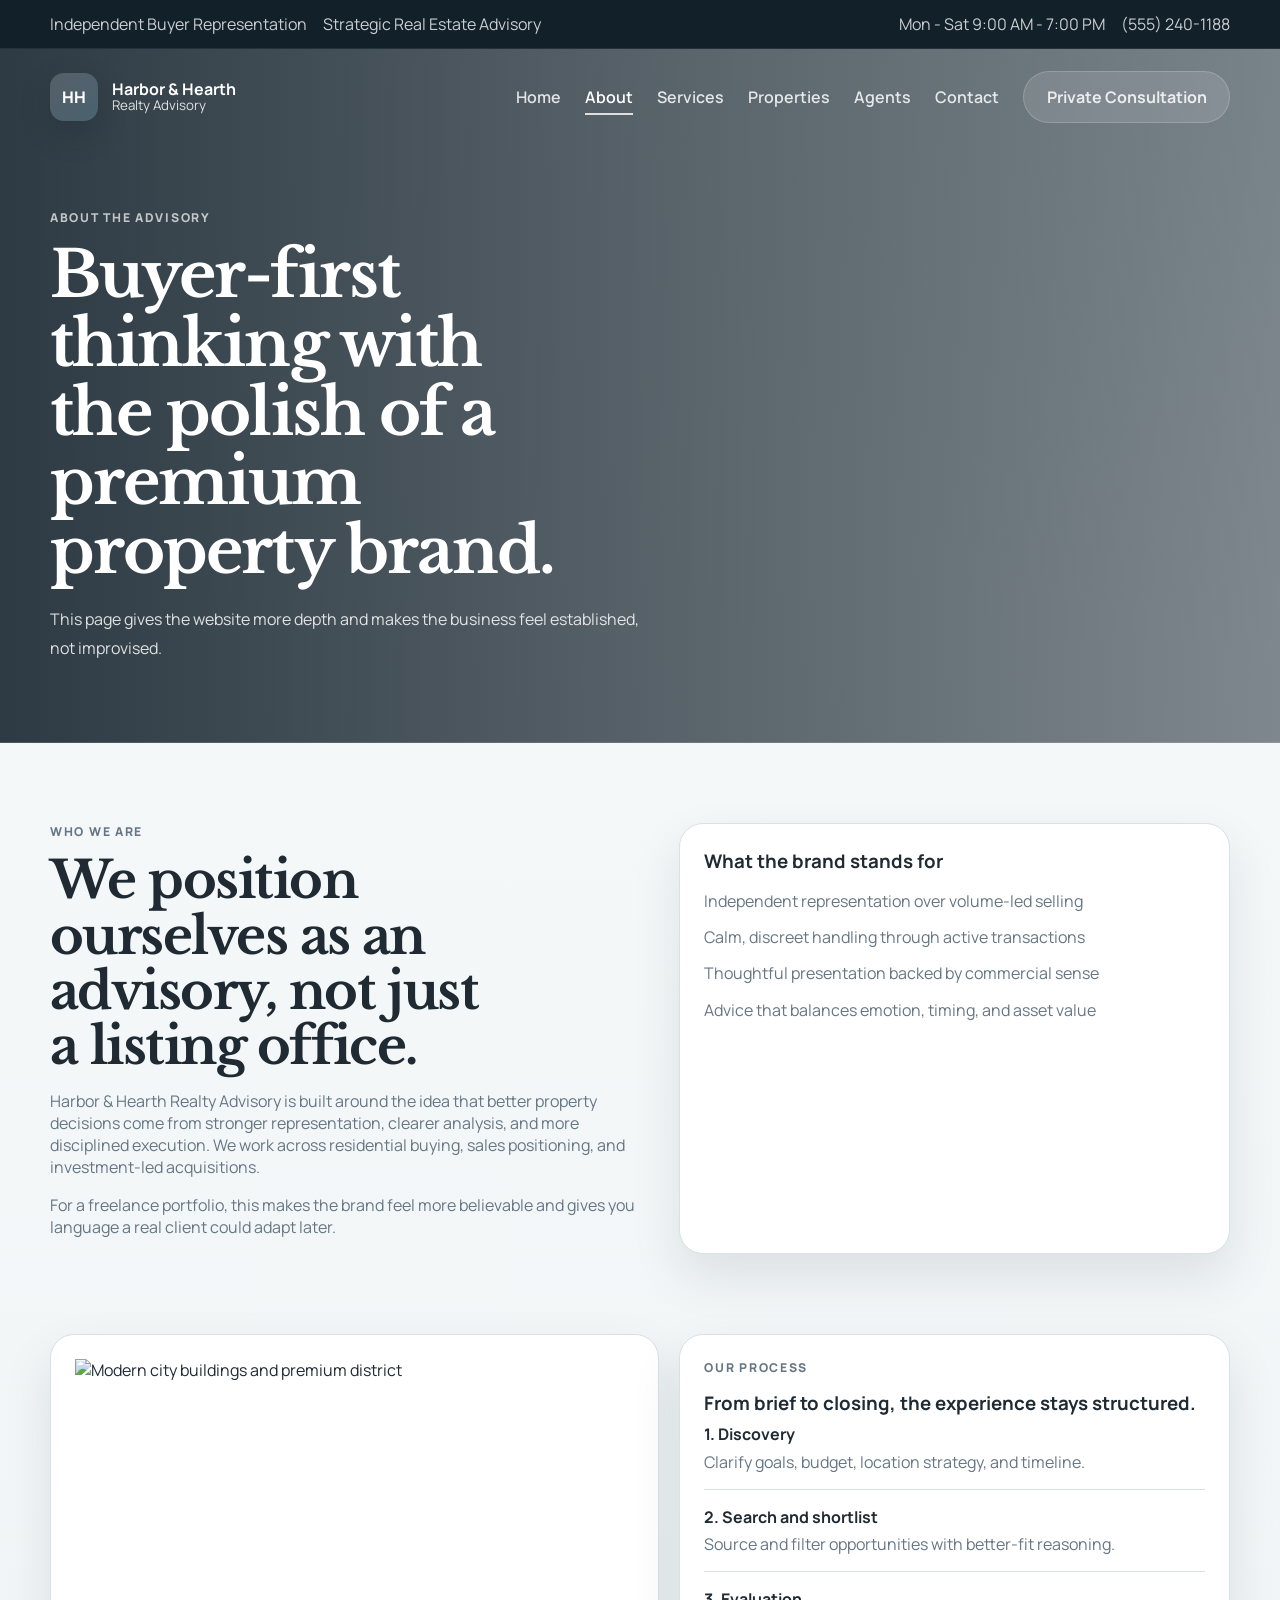
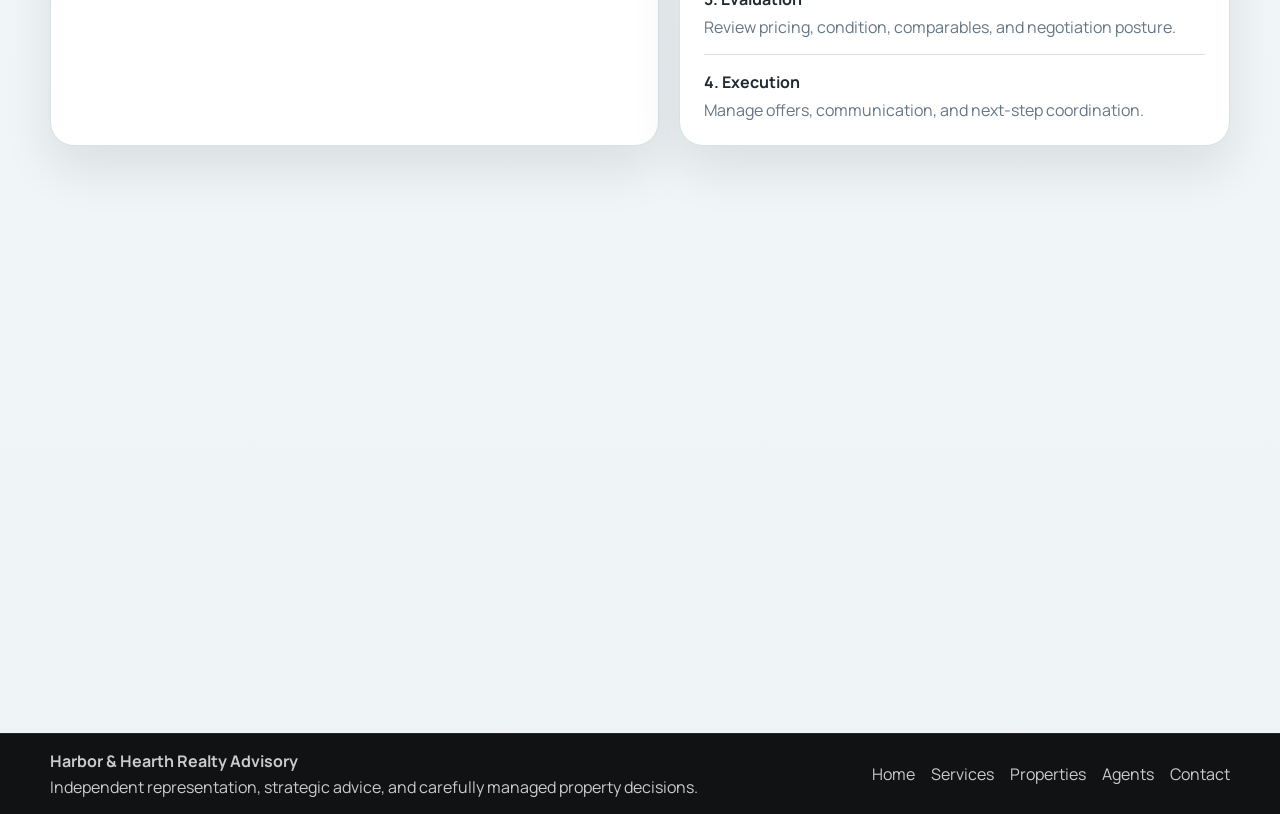
==== about.html @ f1cc51b2 "Initial commit - real estate website" ====
<!DOCTYPE html>
<html lang="en">
<head>
  <meta charset="UTF-8"><meta name="viewport" content="width=device-width, initial-scale=1.0">
  <title>About | Harbor & Hearth Realty Advisory</title>
  <meta name="description" content="Learn about Harbor & Hearth Realty Advisory, our approach, and why clients choose independent representation.">
  <link rel="preconnect" href="https://fonts.googleapis.com"><link rel="preconnect" href="https://fonts.gstatic.com" crossorigin>
  <link href="https://fonts.googleapis.com/css2?family=Libre+Baskerville:wght@400;700&family=Manrope:wght@400;500;600;700;800&display=swap" rel="stylesheet"><link rel="stylesheet" href="styles.css">
</head>
<body>
  <div class="site-wrap">
    <header class="utility-bar"><div class="container utility-inner"><div class="utility-left"><span>Independent Buyer Representation</span><span>Strategic Real Estate Advisory</span></div><div class="utility-right"><span>Mon - Sat 9:00 AM - 7:00 PM</span><span>(555) 240-1188</span></div></div></header>
    <header class="inner-hero inner-hero-about"><nav class="nav container"><a class="brand" href="index.html"><span class="brand-badge">HH</span><span class="brand-copy"><strong>Harbor & Hearth</strong><small>Realty Advisory</small></span></a><button class="nav-toggle" type="button" aria-expanded="false" aria-label="Toggle navigation"><span></span><span></span><span></span></button><div class="nav-links"><a href="index.html">Home</a><a href="about.html" aria-current="page">About</a><a href="services.html">Services</a><a href="properties.html">Properties</a><a href="agents.html">Agents</a><a href="contact.html">Contact</a><a class="button button-light" href="contact.html">Private Consultation</a></div></nav><div class="container inner-hero-content"><p class="section-tag section-tag-light">About The Advisory</p><h1>Buyer-first thinking with the polish of a premium property brand.</h1><p class="lead lead-light">This page gives the website more depth and makes the business feel established, not improvised.</p></div></header>
    <main>
      <section class="section container two-column-page"><div><p class="section-tag">Who we are</p><h2>We position ourselves as an advisory, not just a listing office.</h2><p class="page-copy">Harbor & Hearth Realty Advisory is built around the idea that better property decisions come from stronger representation, clearer analysis, and more disciplined execution. We work across residential buying, sales positioning, and investment-led acquisitions.</p><p class="page-copy">For a freelance portfolio, this makes the brand feel more believable and gives you language a real client could adapt later.</p></div><div class="panel-card"><h3>What the brand stands for</h3><ul class="stack-list"><li>Independent representation over volume-led selling</li><li>Calm, discreet handling through active transactions</li><li>Thoughtful presentation backed by commercial sense</li><li>Advice that balances emotion, timing, and asset value</li></ul></div></section>
      <section class="section container section-split-alt"><div class="panel-card image-panel"><img src="https://images.unsplash.com/photo-1486406146926-c627a92ad1ab?auto=format&fit=crop&w=1200&q=80" alt="Modern city buildings and premium district"></div><div class="panel-card soft-panel"><p class="section-tag">Our process</p><h3>From brief to closing, the experience stays structured.</h3><div class="timeline-list"><div><strong>1. Discovery</strong><span>Clarify goals, budget, location strategy, and timeline.</span></div><div><strong>2. Search and shortlist</strong><span>Source and filter opportunities with better-fit reasoning.</span></div><div><strong>3. Evaluation</strong><span>Review pricing, condition, comparables, and negotiation posture.</span></div><div><strong>4. Execution</strong><span>Manage offers, communication, and next-step coordination.</span></div></div></div></section>
      <section class="section container team-grid"><div class="section-head compact-head"><div><p class="section-tag">Leadership Style</p><h2>A small-team advisory feel with executive-level presentation.</h2></div></div><div class="team-cards"><article class="team-card"><h3>Acquisition Advisory</h3><p>Helping buyers stay disciplined, informed, and commercially confident.</p></article><article class="team-card"><h3>Sales Positioning</h3><p>Helping sellers present assets well and move with stronger pricing clarity.</p></article><article class="team-card"><h3>Investor Support</h3><p>Helping clients compare income potential, exit value, and neighborhood momentum.</p></article></div></section>
    </main>
    <footer class="site-footer"><div class="container footer-inner"><div><strong>Harbor & Hearth Realty Advisory</strong><p>Independent representation, strategic advice, and carefully managed property decisions.</p></div><div class="footer-meta"><a href="index.html">Home</a><a href="services.html">Services</a><a href="properties.html">Properties</a><a href="agents.html">Agents</a><a href="contact.html">Contact</a></div></div></footer>
  </div><script src="script.js"></script>
</body>
</html>
---- styles.css ----
:root {
  --bg: #f4f7f8;
  --surface: #ffffff;
  --surface-soft: #e9f0f2;
  --surface-tint: #edf3f5;
  --surface-green: #e7eff0;
  --text: #1f2a33;
  --muted: #667684;
  --line: #d7e1e7;
  --accent: #9db7c5;
  --accent-strong: #35627d;
  --navy: #12202a;
  --navy-soft: #182834;
  --shadow: 0 22px 50px rgba(20, 33, 43, 0.1);
  --radius-xl: 32px;
  --radius-lg: 24px;
  --radius-md: 18px;
  --container: 1180px;
  --ease-smooth: cubic-bezier(0.22, 1, 0.36, 1);
}

* {
  box-sizing: border-box;
}

html {
  scroll-behavior: smooth;
}

body {
  margin: 0;
  font-family: "Manrope", sans-serif;
  color: var(--text);
  background:
    radial-gradient(circle at top right, rgba(157, 183, 197, 0.18), transparent 24%),
    linear-gradient(180deg, #f7fafb 0%, #eef3f5 100%);
  overflow-x: hidden;
}

img {
  display: block;
  width: 100%;
  object-fit: cover;
}

a {
  color: inherit;
  text-decoration: none;
  transition: color 0.3s var(--ease-smooth), opacity 0.3s var(--ease-smooth);
}

button,
input,
select,
textarea {
  font: inherit;
}

.container {
  width: min(calc(100% - 2rem), var(--container));
  margin: 0 auto;
}

.utility-bar {
  background: var(--navy);
  color: rgba(255, 255, 255, 0.78);
  border-bottom: 1px solid rgba(255, 255, 255, 0.08);
}

.utility-inner,
.utility-left,
.utility-right,
.footer-inner,
.footer-meta,
.contact-details {
  display: flex;
  align-items: center;
  gap: 1rem;
}

.utility-inner,
.footer-inner {
  justify-content: space-between;
  min-height: 3rem;
}

.utility-left,
.utility-right,
.footer-meta,
.contact-details {
  flex-wrap: wrap;
}

.hero-shell,
.inner-hero {
  position: relative;
  color: #ffffff;
  background-position: center;
  background-size: cover;
  overflow: hidden;
}

.hero-home {
  min-height: 92vh;
  background-image:
    linear-gradient(90deg, rgba(18, 32, 42, 0.9), rgba(18, 32, 42, 0.54)),
    url("https://images.unsplash.com/photo-1600585154340-be6161a56a0c?auto=format&fit=crop&w=1800&q=80");
}

.inner-hero {
  background-image:
    linear-gradient(90deg, rgba(18, 32, 42, 0.88), rgba(18, 32, 42, 0.52)),
    url("https://images.unsplash.com/photo-1460317442991-0ec209397118?auto=format&fit=crop&w=1800&q=80");
}

.inner-hero-about {
  background-image:
    linear-gradient(90deg, rgba(18, 32, 42, 0.88), rgba(18, 32, 42, 0.52)),
    url("https://images.unsplash.com/photo-1486406146926-c627a92ad1ab?auto=format&fit=crop&w=1800&q=80");
}

.inner-hero-services {
  background-image:
    linear-gradient(90deg, rgba(18, 32, 42, 0.88), rgba(18, 32, 42, 0.52)),
    url("https://images.unsplash.com/photo-1462396240927-52058a6a84ec?auto=format&fit=crop&w=1800&q=80");
}

.inner-hero-properties {
  background-image:
    linear-gradient(90deg, rgba(18, 32, 42, 0.88), rgba(18, 32, 42, 0.52)),
    url("https://images.unsplash.com/photo-1460317442991-0ec209397118?auto=format&fit=crop&w=1800&q=80");
}

.inner-hero-contact {
  background-image:
    linear-gradient(90deg, rgba(18, 32, 42, 0.88), rgba(18, 32, 42, 0.52)),
    url("https://images.unsplash.com/photo-1431576901776-e539bd916ba2?auto=format&fit=crop&w=1800&q=80");
}

.hero-overlay {
  position: absolute;
  inset: 0;
  background: linear-gradient(180deg, rgba(0, 0, 0, 0.05), rgba(0, 0, 0, 0.28));
  pointer-events: none;
  animation: pulse-overlay 10s ease-in-out infinite alternate;
}

.nav,
.hero,
.contact-layout,
.inner-hero-content {
  position: relative;
  z-index: 1;
}

.nav {
  display: flex;
  align-items: center;
  justify-content: space-between;
  gap: 1rem;
  padding: 1.35rem 0;
  animation: fade-up 0.9s var(--ease-smooth) both;
}

.brand {
  display: inline-flex;
  align-items: center;
  gap: 0.85rem;
}

.brand-badge {
  display: grid;
  place-items: center;
  width: 3rem;
  height: 3rem;
  border-radius: 14px;
  background: linear-gradient(135deg, rgba(255, 255, 255, 0.18), rgba(109, 153, 178, 0.38));
  color: #ffffff;
  font-weight: 800;
  box-shadow: 0 12px 30px rgba(18, 32, 42, 0.22);
}

.brand-copy {
  display: flex;
  flex-direction: column;
  line-height: 1.1;
}

.brand-copy strong {
  font-size: 1rem;
}

.brand-copy small,
.nav-links a,
.section-tag-light,
.lead-light,
.hero-feature-card p,
.hero-feature-card span,
.hero-feature-card h2,
.contact-copy,
.contact-copy .lead,
.hero-feature-card strong {
  color: rgba(255, 255, 255, 0.84);
}

.section-tag,
.pill-list li,
.property-topline span,
.report-type,
.form-note,
.simple-link,
.feature-meta span,
.contact-form label,
.page-copy,
.stack-list li,
.timeline-list span,
.contact-details span,
.intro-copy p,
.intro-panel p,
.service-grid p,
.property-content p,
.insight-copy p,
.insight-points span,
.report-stack p,
.team-card p,
.detail-card p {
  color: var(--muted);
}

.nav-links {
  display: flex;
  align-items: center;
  gap: 1.5rem;
}

.nav-links a[aria-current="page"] {
  color: #ffffff;
}

.nav-links a:not(.button) {
  font-weight: 600;
  position: relative;
}

.nav-links a:not(.button)::after {
  content: "";
  position: absolute;
  left: 0;
  bottom: -0.45rem;
  width: 100%;
  height: 2px;
  transform: scaleX(0);
  transform-origin: left;
  background: rgba(255, 255, 255, 0.8);
  transition: transform 0.3s var(--ease-smooth);
}

.nav-links a:not(.button):hover::after,
.nav-links a[aria-current="page"]::after {
  transform: scaleX(1);
}

.nav-toggle {
  display: none;
  width: 3rem;
  height: 3rem;
  border: 1px solid rgba(255, 255, 255, 0.16);
  background: rgba(255, 255, 255, 0.08);
  border-radius: 14px;
  cursor: pointer;
}

.nav-toggle span {
  display: block;
  width: 1.1rem;
  height: 2px;
  margin: 0.24rem auto;
  background: #ffffff;
}

.button {
  display: inline-flex;
  align-items: center;
  justify-content: center;
  min-height: 3.15rem;
  padding: 0.9rem 1.4rem;
  border-radius: 999px;
  border: 1px solid transparent;
  font-weight: 700;
  transition:
    transform 0.3s var(--ease-smooth),
    background 0.3s var(--ease-smooth),
    border-color 0.3s var(--ease-smooth),
    box-shadow 0.3s var(--ease-smooth);
}

.button:hover {
  transform: translateY(-3px);
  box-shadow: 0 14px 28px rgba(20, 33, 43, 0.16);
}

.button-solid {
  background: var(--accent-strong);
  color: #ffffff;
}

.button-light,
.button-ghost {
  background: rgba(255, 255, 255, 0.12);
  color: #ffffff;
  border-color: rgba(255, 255, 255, 0.18);
}

.hero-main {
  display: grid;
  grid-template-columns: minmax(0, 1fr) minmax(340px, 420px);
  gap: 2rem;
  align-items: end;
  min-height: calc(92vh - 4.5rem);
  padding: 4rem 0 5rem;
}

.hero-copy,
.inner-hero-content {
  animation: fade-up 1s var(--ease-smooth) both;
}

.hero-feature-card {
  animation: fade-up 1.15s var(--ease-smooth) both;
}

.hero h1,
.inner-hero-content h1,
.section h2,
.contact-copy h2 {
  margin: 0;
  font-family: "Libre Baskerville", serif;
  letter-spacing: -0.03em;
  line-height: 1.08;
}

.hero h1,
.inner-hero-content h1 {
  max-width: 11ch;
  font-size: clamp(3rem, 5vw, 5.1rem);
}

.inner-hero-content {
  padding: 4rem 0 5rem;
}

.inner-hero-content .lead {
  max-width: 60ch;
}

.section-tag {
  margin: 0 0 0.85rem;
  text-transform: uppercase;
  letter-spacing: 0.14em;
  font-size: 0.76rem;
  font-weight: 800;
}

.section-tag-light {
  color: rgba(255, 255, 255, 0.7);
}

.lead {
  max-width: 60ch;
  margin: 1.25rem 0 0;
  line-height: 1.8;
}

.hero-actions {
  display: flex;
  flex-wrap: wrap;
  gap: 0.9rem;
  margin-top: 2rem;
}

.hero-feature-card,
.panel-card,
.detail-card,
.filters-panel,
.stats-strip article,
.intro-panel,
.service-grid article,
.property-card,
.report-stack article,
.contact-form-panel,
.team-card,
.filter-chip {
  background: var(--surface);
  border: 1px solid var(--line);
  box-shadow: var(--shadow);
  transition:
    transform 0.35s var(--ease-smooth),
    box-shadow 0.35s var(--ease-smooth),
    border-color 0.35s var(--ease-smooth);
}

.hero-feature-card {
  padding: 1.5rem;
  border-radius: var(--radius-lg);
  background: rgba(255, 255, 255, 0.08);
  border: 1px solid rgba(255, 255, 255, 0.14);
  backdrop-filter: blur(16px);
}

.panel-card:hover,
.detail-card:hover,
.service-grid article:hover,
.property-card:hover,
.report-stack article:hover,
.team-card:hover,
.filter-chip:hover,
.stats-strip article:hover,
.intro-panel:hover,
.contact-form-panel:hover {
  transform: translateY(-6px);
  box-shadow: 0 28px 60px rgba(20, 33, 43, 0.16);
  border-color: rgba(53, 98, 125, 0.22);
}

.hero-feature-card h2 {
  margin: 0.25rem 0 0.6rem;
  font-size: 1.8rem;
}

.feature-meta {
  display: grid;
  gap: 1rem;
  margin-top: 1.3rem;
}

.feature-meta div {
  padding-top: 1rem;
  border-top: 1px solid rgba(255, 255, 255, 0.14);
}

.feature-meta span,
.feature-meta strong {
  display: block;
}

.feature-meta strong {
  margin-top: 0.2rem;
  font-size: 1.02rem;
}

.stats-strip {
  display: grid;
  grid-template-columns: repeat(4, minmax(0, 1fr));
  gap: 1rem;
  margin-top: -3rem;
  position: relative;
  z-index: 2;
}

.stats-strip article {
  position: relative;
  overflow: hidden;
}

.stats-strip article::before {
  content: "";
  position: absolute;
  inset: 0;
  background: linear-gradient(135deg, rgba(157, 183, 197, 0.12), transparent 60%);
  pointer-events: none;
}

.stats-strip article {
  padding: 1.35rem;
  border-radius: var(--radius-md);
}

.stats-strip strong {
  display: block;
  margin-bottom: 0.35rem;
  font-size: 1.7rem;
}

.section {
  padding: 5rem 0 0;
}

.section-tinted {
  background: linear-gradient(180deg, transparent, rgba(237, 243, 245, 0.9));
  padding: 5rem 0;
  margin-top: 5rem;
}

.section-dark {
  margin-top: 5rem;
  padding: 5rem 0;
  background: linear-gradient(180deg, var(--navy-soft), var(--navy));
}

.section-head,
.compact-head {
  display: flex;
  justify-content: space-between;
  align-items: end;
  gap: 1rem;
  margin-bottom: 1.5rem;
}

.section h2,
.contact-copy h2,
.two-column-page h2 {
  max-width: 12ch;
  font-size: clamp(2rem, 4vw, 3.7rem);
}

.simple-link {
  font-weight: 700;
}

.intro-grid,
.insight-layout,
.contact-layout,
.two-column-page,
.section-split-alt,
.contact-page-grid {
  display: grid;
  grid-template-columns: 1.05fr 0.95fr;
  gap: 1.3rem;
}

.intro-panel,
.panel-card,
.soft-panel,
.detail-card,
.team-card,
.filter-chip {
  padding: 1.5rem;
  border-radius: var(--radius-lg);
}

.intro-panel {
  display: grid;
  gap: 1rem;
}

.intro-panel div,
.timeline-list div {
  padding-bottom: 1rem;
  border-bottom: 1px solid var(--line);
}

.intro-panel div:last-child,
.timeline-list div:last-child {
  padding-bottom: 0;
  border-bottom: 0;
}

.intro-panel strong,
.insight-points strong,
.timeline-list strong,
.contact-details strong {
  display: block;
  margin-bottom: 0.35rem;
}

.service-grid,
.property-grid,
.team-cards,
.detailed-service-grid,
.agent-preview-grid {
  display: grid;
  gap: 1.2rem;
}

.service-grid,
.team-cards {
  grid-template-columns: repeat(3, minmax(0, 1fr));
}

.agent-preview-grid {
  grid-template-columns: repeat(3, minmax(0, 1fr));
}

.service-grid article,
.team-card,
.detail-card {
  padding: 1.5rem;
  border-radius: var(--radius-lg);
}

.service-grid article,
.detail-card,
.team-card,
.property-card,
.report-stack article,
.panel-card,
.intro-panel,
.stats-strip article,
.filters-panel,
.contact-form-panel {
  position: relative;
}

.detailed-service-grid {
  grid-template-columns: repeat(3, minmax(0, 1fr));
}

.service-number,
.report-type {
  display: inline-block;
  margin-bottom: 1rem;
  font-size: 0.78rem;
  letter-spacing: 0.12em;
  text-transform: uppercase;
  font-weight: 800;
  color: var(--accent-strong);
}

.service-grid h3,
.property-content h3,
.report-stack h3,
.panel-card h3,
.team-card h3,
.detail-card h3 {
  margin: 0 0 0.45rem;
}

.property-grid {
  grid-template-columns: repeat(3, minmax(0, 1fr));
}

.expanded-grid {
  padding-top: 2rem;
}

.property-card {
  overflow: hidden;
  border-radius: var(--radius-lg);
}

.property-card img,
.image-panel img {
  height: 280px;
  transition: transform 0.7s var(--ease-smooth), filter 0.7s var(--ease-smooth);
}

.property-card-featured {
  transform: translateY(-0.85rem);
}

.property-card:hover img,
.image-panel:hover img {
  transform: scale(1.045);
  filter: saturate(1.05);
}

.property-content {
  padding: 1.3rem;
}

.property-actions {
  display: flex;
  align-items: center;
  justify-content: space-between;
  gap: 0.8rem;
  margin-top: 1rem;
}

.property-link {
  display: inline-flex;
  align-items: center;
  justify-content: center;
  min-height: 2.75rem;
  padding: 0.7rem 1rem;
  border-radius: 999px;
  background: var(--surface-tint);
  color: var(--accent-strong);
  font-weight: 700;
  transition: transform 0.3s var(--ease-smooth), background 0.3s var(--ease-smooth);
}

.property-link:hover {
  background: rgba(53, 98, 125, 0.12);
  transform: translateY(-2px);
}

.listing-badge {
  display: inline-flex;
  align-items: center;
  justify-content: center;
  min-height: 2rem;
  padding: 0.4rem 0.75rem;
  border-radius: 999px;
  background: rgba(53, 98, 125, 0.08);
  color: var(--accent-strong);
  font-size: 0.82rem;
  font-weight: 800;
  letter-spacing: 0.04em;
  text-transform: uppercase;
}

.property-topline {
  display: flex;
  align-items: center;
  justify-content: space-between;
  gap: 1rem;
  margin-bottom: 0.35rem;
}

.pill-list,
.stack-list {
  display: flex;
  flex-wrap: wrap;
  gap: 0.65rem;
  list-style: none;
  padding: 0;
  margin: 1rem 0 0;
}

.stack-list {
  flex-direction: column;
  gap: 0.9rem;
}

.pill-list li {
  padding: 0.45rem 0.8rem;
  border-radius: 999px;
  background: var(--surface-soft);
  font-size: 0.9rem;
}

.insight-points,
.report-stack,
.timeline-list {
  display: grid;
  gap: 1rem;
}

.insight-points div,
.report-stack article,
.contact-details div,
.filter-chip {
  padding: 1.2rem;
  border-radius: var(--radius-md);
  border: 1px solid var(--line);
  background: var(--surface);
}

.section-head .simple-link:hover {
  color: var(--accent-strong);
}

.contact-layout,
.contact-page-grid {
  align-items: start;
}

.contact-form {
  display: grid;
  grid-template-columns: repeat(2, minmax(0, 1fr));
  gap: 1rem;
}

.contact-form-panel {
  padding: 1.5rem;
  border-radius: var(--radius-lg);
  background: #ffffff;
}

.form-header {
  padding-bottom: 0.5rem;
  margin-bottom: 0.15rem;
  border-bottom: 1px solid var(--line);
}

.form-kicker {
  margin: 0 0 0.45rem;
  font-size: 0.78rem;
  font-weight: 800;
  letter-spacing: 0.12em;
  text-transform: uppercase;
  color: var(--accent-strong);
}

.form-header h3 {
  margin: 0;
  font-size: 1.55rem;
  line-height: 1.15;
  color: var(--text);
}

.form-header p:last-child {
  margin: 0.7rem 0 0;
  color: var(--muted);
  line-height: 1.7;
}

.field-label {
  display: inline-block;
  margin-bottom: 0.18rem;
  font-size: 0.95rem;
  font-weight: 700;
  color: var(--text);
}

.contact-form input,
.contact-form select,
.contact-form textarea {
  min-height: 3.2rem;
  padding: 0.9rem 1rem;
  border: 1px solid var(--line);
  border-radius: 14px;
  background: #fcfbf9;
  color: var(--text);
  transition:
    border-color 0.3s var(--ease-smooth),
    box-shadow 0.3s var(--ease-smooth),
    transform 0.3s var(--ease-smooth);
}

.contact-form textarea {
  resize: vertical;
  min-height: 9.25rem;
}

.contact-form input:focus,
.contact-form select:focus,
.contact-form textarea:focus {
  outline: none;
  border-color: rgba(53, 98, 125, 0.45);
  box-shadow: 0 0 0 4px rgba(53, 98, 125, 0.12);
  transform: translateY(-1px);
}

.full-width {
  grid-column: 1 / -1;
}

.form-footer {
  display: flex;
  align-items: center;
  justify-content: space-between;
  gap: 1rem;
}

.form-footer .button {
  min-width: 240px;
}

.form-assurance {
  margin: 0;
  max-width: 34ch;
  color: var(--muted);
  line-height: 1.6;
  font-size: 0.94rem;
}

.form-note.full-width {
  margin-top: -0.15rem;
}

.filters-panel {
  display: flex;
  gap: 0.8rem;
  flex-wrap: wrap;
  padding: 1rem;
  border-radius: var(--radius-lg);
}

.filter-chip {
  padding: 0.85rem 1rem;
  box-shadow: none;
}

.property-filters .filter-chip {
  cursor: pointer;
  transition: background 0.3s var(--ease-smooth), color 0.3s var(--ease-smooth), border-color 0.3s var(--ease-smooth);
}

.property-filters .filter-chip.is-active {
  background: var(--accent-strong);
  color: #ffffff;
  border-color: transparent;
}

.property-card.is-hidden {
  display: none;
}

.agent-card {
  overflow: hidden;
  border-radius: var(--radius-lg);
  background: var(--surface);
  border: 1px solid var(--line);
  box-shadow: var(--shadow);
  transition: transform 0.35s var(--ease-smooth), box-shadow 0.35s var(--ease-smooth), border-color 0.35s var(--ease-smooth);
}

.agent-card:hover {
  transform: translateY(-6px);
  box-shadow: 0 28px 60px rgba(20, 33, 43, 0.16);
  border-color: rgba(53, 98, 125, 0.22);
}

.agent-card img {
  height: 300px;
  transition: transform 0.7s var(--ease-smooth);
}

.agent-card:hover img {
  transform: scale(1.04);
}

.agent-card-content {
  padding: 1.35rem;
}

.agent-card-content h3 {
  margin: 0;
}

.agent-card-content p {
  margin: 0.3rem 0 0.5rem;
  color: var(--accent-strong);
  font-weight: 700;
}

.agent-card-content span {
  display: block;
  color: var(--muted);
  line-height: 1.7;
  margin-bottom: 1rem;
}

.property-detail-layout {
  display: grid;
  grid-template-columns: 1.15fr 0.85fr;
  gap: 1.3rem;
}

.property-detail-gallery > img {
  height: 440px;
  border-radius: var(--radius-lg);
  box-shadow: var(--shadow);
}

.detail-gallery-grid {
  display: grid;
  grid-template-columns: repeat(3, minmax(0, 1fr));
  gap: 1rem;
  margin-top: 1rem;
}

.detail-gallery-grid img {
  height: 180px;
  border-radius: var(--radius-md);
  box-shadow: var(--shadow);
}

.property-detail-card {
  padding: 1.6rem;
}

.property-detail-card h3 {
  margin: 0 0 1rem;
  font-size: 2rem;
}

.site-footer {
  margin-top: 5rem;
  background: #111214;
  color: rgba(255, 255, 255, 0.78);
  border-top: 1px solid rgba(255, 255, 255, 0.08);
}

.reveal {
  opacity: 0;
  transform: translateY(28px);
  transition:
    opacity 0.8s var(--ease-smooth),
    transform 0.8s var(--ease-smooth);
}

.reveal.is-visible {
  opacity: 1;
  transform: translateY(0);
}

@keyframes fade-up {
  from {
    opacity: 0;
    transform: translateY(28px);
  }

  to {
    opacity: 1;
    transform: translateY(0);
  }
}

@keyframes pulse-overlay {
  from {
    opacity: 0.72;
  }

  to {
    opacity: 1;
  }
}

@media (prefers-reduced-motion: reduce) {
  *,
  *::before,
  *::after {
    animation: none !important;
    transition: none !important;
    scroll-behavior: auto !important;
  }

  .reveal {
    opacity: 1;
    transform: none;
  }
}

.footer-inner {
  min-height: 5rem;
}

.footer-inner p {
  margin: 0.25rem 0 0;
}

@media (max-width: 1080px) {
  .hero-main,
  .intro-grid,
  .insight-layout,
  .contact-layout,
  .two-column-page,
  .section-split-alt,
  .contact-page-grid,
  .property-grid,
  .team-cards,
  .detailed-service-grid,
  .agent-preview-grid,
  .property-detail-layout {
    grid-template-columns: 1fr;
  }

  .service-grid,
  .stats-strip {
    grid-template-columns: repeat(2, minmax(0, 1fr));
  }

  .property-card-featured {
    transform: none;
  }
}

@media (max-width: 780px) {
  .utility-inner,
  .utility-left,
  .utility-right,
  .footer-inner,
  .section-head,
  .compact-head {
    flex-direction: column;
    align-items: start;
  }

  .nav {
    position: relative;
  }

  .nav-toggle {
    display: inline-block;
  }

  .nav-links {
    position: absolute;
    top: calc(100% + 0.75rem);
    left: 0;
    right: 0;
    display: none;
    flex-direction: column;
    align-items: stretch;
    padding: 1rem;
    background: rgba(18, 32, 42, 0.96);
    border: 1px solid rgba(255, 255, 255, 0.1);
    border-radius: 20px;
    box-shadow: var(--shadow);
    z-index: 10;
  }

  .nav-links.is-open {
    display: flex;
  }

  .hero-main,
  .inner-hero-content {
    min-height: auto;
    padding: 3rem 0 4rem;
  }

  .hero h1,
  .inner-hero-content h1,
  .section h2,
  .contact-copy h2,
  .two-column-page h2 {
    max-width: 100%;
  }

  .stats-strip,
  .service-grid,
  .contact-form {
    grid-template-columns: 1fr;
  }

  .detail-gallery-grid {
    grid-template-columns: 1fr;
  }

  .full-width {
    grid-column: auto;
  }

  .form-footer {
    flex-direction: column;
    align-items: stretch;
  }

  .form-footer .button {
    width: 100%;
    min-width: 0;
  }
}
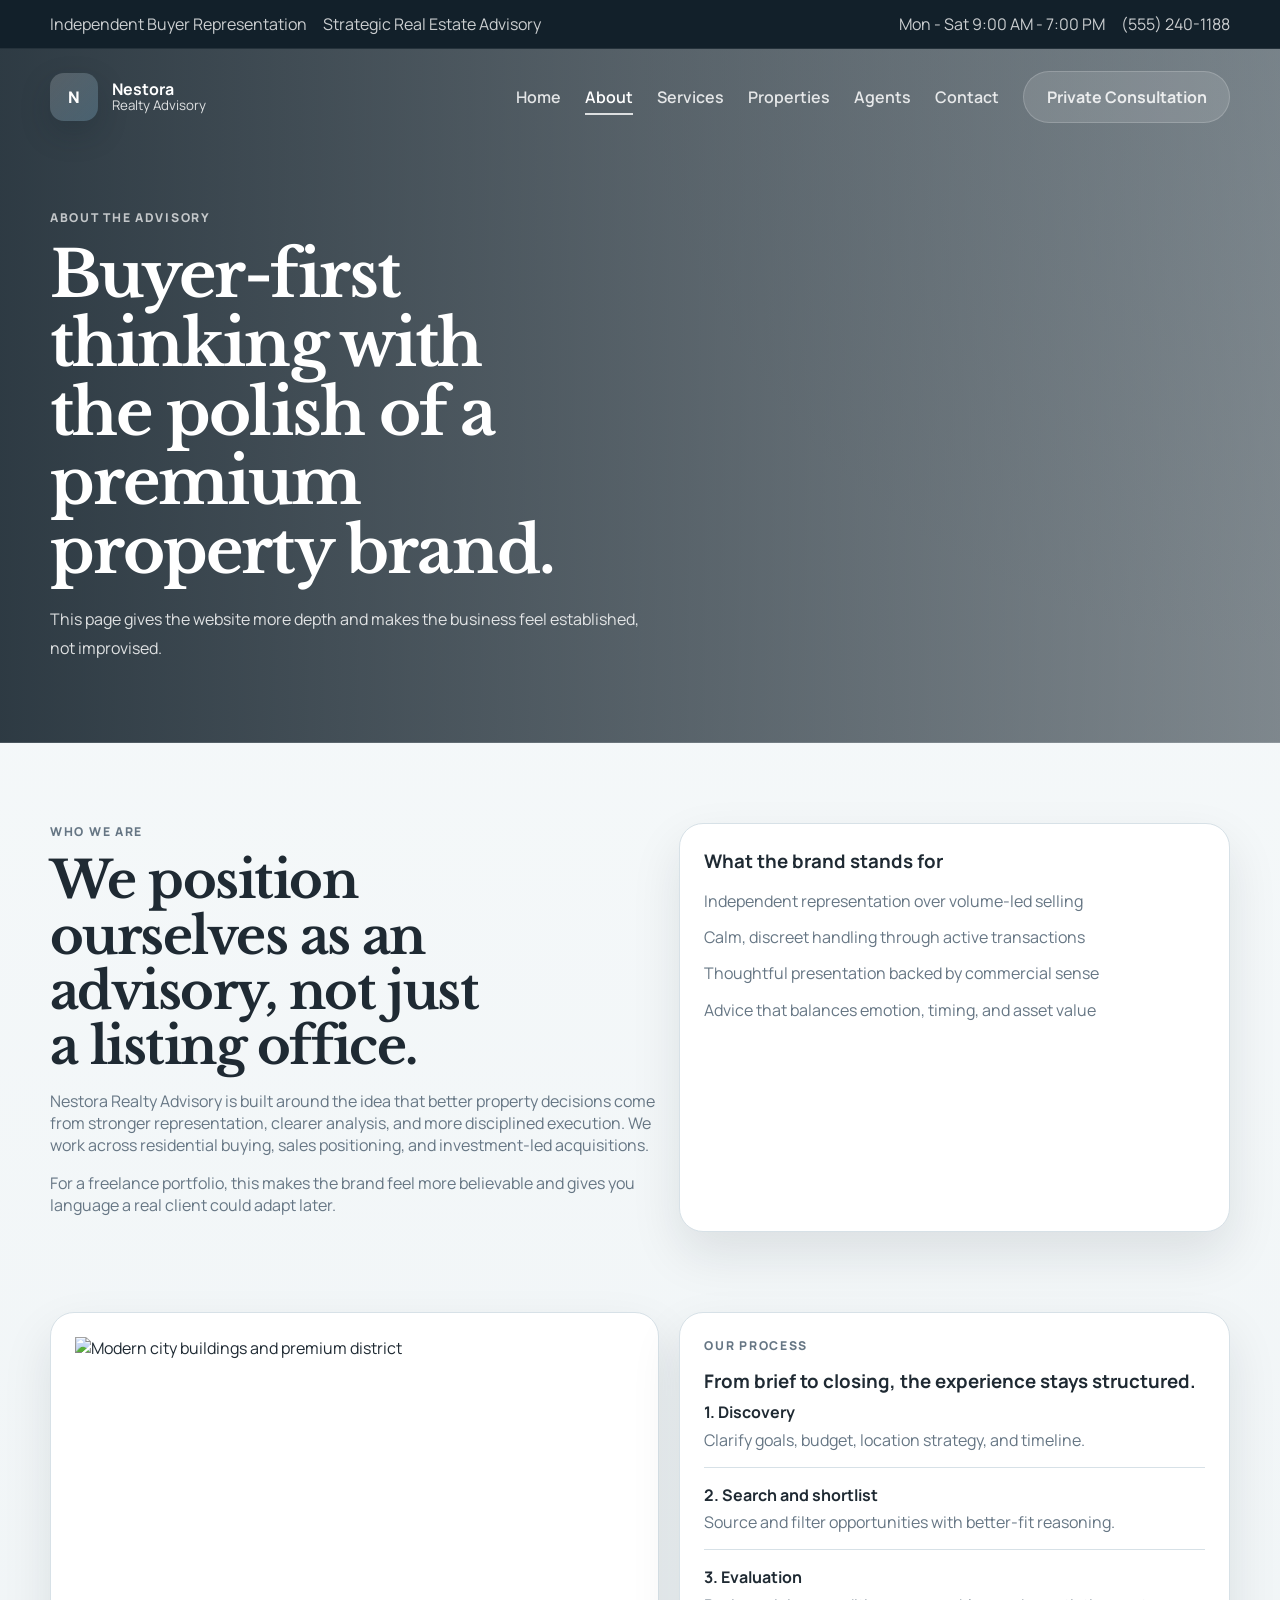
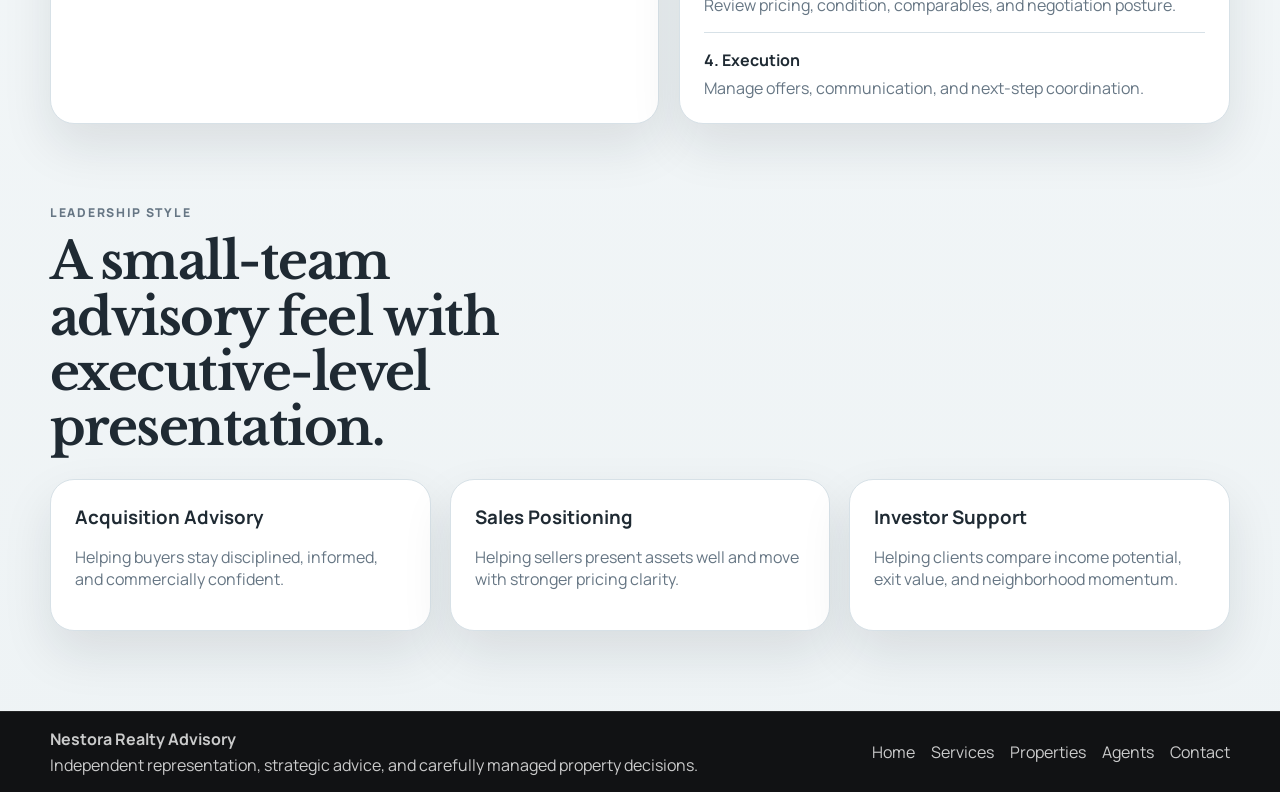
==== commit d55af2bf: "Add Supabase integration and admin dashboard" ====
--- a/about.html
+++ b/about.html
@@ -2,21 +2,21 @@
 <html lang="en">
 <head>
   <meta charset="UTF-8"><meta name="viewport" content="width=device-width, initial-scale=1.0">
-  <title>About | Harbor & Hearth Realty Advisory</title>
-  <meta name="description" content="Learn about Harbor & Hearth Realty Advisory, our approach, and why clients choose independent representation.">
+  <title>About | Nestora Realty Advisory</title>
+  <meta name="description" content="Learn about Nestora Realty Advisory, our approach, and why clients choose independent representation.">
   <link rel="preconnect" href="https://fonts.googleapis.com"><link rel="preconnect" href="https://fonts.gstatic.com" crossorigin>
   <link href="https://fonts.googleapis.com/css2?family=Libre+Baskerville:wght@400;700&family=Manrope:wght@400;500;600;700;800&display=swap" rel="stylesheet"><link rel="stylesheet" href="styles.css">
 </head>
 <body>
   <div class="site-wrap">
     <header class="utility-bar"><div class="container utility-inner"><div class="utility-left"><span>Independent Buyer Representation</span><span>Strategic Real Estate Advisory</span></div><div class="utility-right"><span>Mon - Sat 9:00 AM - 7:00 PM</span><span>(555) 240-1188</span></div></div></header>
-    <header class="inner-hero inner-hero-about"><nav class="nav container"><a class="brand" href="index.html"><span class="brand-badge">HH</span><span class="brand-copy"><strong>Harbor & Hearth</strong><small>Realty Advisory</small></span></a><button class="nav-toggle" type="button" aria-expanded="false" aria-label="Toggle navigation"><span></span><span></span><span></span></button><div class="nav-links"><a href="index.html">Home</a><a href="about.html" aria-current="page">About</a><a href="services.html">Services</a><a href="properties.html">Properties</a><a href="agents.html">Agents</a><a href="contact.html">Contact</a><a class="button button-light" href="contact.html">Private Consultation</a></div></nav><div class="container inner-hero-content"><p class="section-tag section-tag-light">About The Advisory</p><h1>Buyer-first thinking with the polish of a premium property brand.</h1><p class="lead lead-light">This page gives the website more depth and makes the business feel established, not improvised.</p></div></header>
+    <header class="inner-hero inner-hero-about"><nav class="nav container"><a class="brand" href="index.html"><span class="brand-badge">N</span><span class="brand-copy"><strong>Nestora</strong><small>Realty Advisory</small></span></a><button class="nav-toggle" type="button" aria-expanded="false" aria-label="Toggle navigation"><span></span><span></span><span></span></button><div class="nav-links"><a href="index.html">Home</a><a href="about.html" aria-current="page">About</a><a href="services.html">Services</a><a href="properties.html">Properties</a><a href="agents.html">Agents</a><a href="contact.html">Contact</a><a class="button button-light" href="contact.html">Private Consultation</a></div></nav><div class="container inner-hero-content"><p class="section-tag section-tag-light">About The Advisory</p><h1>Buyer-first thinking with the polish of a premium property brand.</h1><p class="lead lead-light">This page gives the website more depth and makes the business feel established, not improvised.</p></div></header>
     <main>
-      <section class="section container two-column-page"><div><p class="section-tag">Who we are</p><h2>We position ourselves as an advisory, not just a listing office.</h2><p class="page-copy">Harbor & Hearth Realty Advisory is built around the idea that better property decisions come from stronger representation, clearer analysis, and more disciplined execution. We work across residential buying, sales positioning, and investment-led acquisitions.</p><p class="page-copy">For a freelance portfolio, this makes the brand feel more believable and gives you language a real client could adapt later.</p></div><div class="panel-card"><h3>What the brand stands for</h3><ul class="stack-list"><li>Independent representation over volume-led selling</li><li>Calm, discreet handling through active transactions</li><li>Thoughtful presentation backed by commercial sense</li><li>Advice that balances emotion, timing, and asset value</li></ul></div></section>
+      <section class="section container two-column-page"><div><p class="section-tag">Who we are</p><h2>We position ourselves as an advisory, not just a listing office.</h2><p class="page-copy">Nestora Realty Advisory is built around the idea that better property decisions come from stronger representation, clearer analysis, and more disciplined execution. We work across residential buying, sales positioning, and investment-led acquisitions.</p><p class="page-copy">For a freelance portfolio, this makes the brand feel more believable and gives you language a real client could adapt later.</p></div><div class="panel-card"><h3>What the brand stands for</h3><ul class="stack-list"><li>Independent representation over volume-led selling</li><li>Calm, discreet handling through active transactions</li><li>Thoughtful presentation backed by commercial sense</li><li>Advice that balances emotion, timing, and asset value</li></ul></div></section>
       <section class="section container section-split-alt"><div class="panel-card image-panel"><img src="https://images.unsplash.com/photo-1486406146926-c627a92ad1ab?auto=format&fit=crop&w=1200&q=80" alt="Modern city buildings and premium district"></div><div class="panel-card soft-panel"><p class="section-tag">Our process</p><h3>From brief to closing, the experience stays structured.</h3><div class="timeline-list"><div><strong>1. Discovery</strong><span>Clarify goals, budget, location strategy, and timeline.</span></div><div><strong>2. Search and shortlist</strong><span>Source and filter opportunities with better-fit reasoning.</span></div><div><strong>3. Evaluation</strong><span>Review pricing, condition, comparables, and negotiation posture.</span></div><div><strong>4. Execution</strong><span>Manage offers, communication, and next-step coordination.</span></div></div></div></section>
       <section class="section container team-grid"><div class="section-head compact-head"><div><p class="section-tag">Leadership Style</p><h2>A small-team advisory feel with executive-level presentation.</h2></div></div><div class="team-cards"><article class="team-card"><h3>Acquisition Advisory</h3><p>Helping buyers stay disciplined, informed, and commercially confident.</p></article><article class="team-card"><h3>Sales Positioning</h3><p>Helping sellers present assets well and move with stronger pricing clarity.</p></article><article class="team-card"><h3>Investor Support</h3><p>Helping clients compare income potential, exit value, and neighborhood momentum.</p></article></div></section>
     </main>
-    <footer class="site-footer"><div class="container footer-inner"><div><strong>Harbor & Hearth Realty Advisory</strong><p>Independent representation, strategic advice, and carefully managed property decisions.</p></div><div class="footer-meta"><a href="index.html">Home</a><a href="services.html">Services</a><a href="properties.html">Properties</a><a href="agents.html">Agents</a><a href="contact.html">Contact</a></div></div></footer>
-  </div><script src="script.js"></script>
+    <footer class="site-footer"><div class="container footer-inner"><div><strong>Nestora Realty Advisory</strong><p>Independent representation, strategic advice, and carefully managed property decisions.</p></div><div class="footer-meta"><a href="index.html">Home</a><a href="services.html">Services</a><a href="properties.html">Properties</a><a href="agents.html">Agents</a><a href="contact.html">Contact</a></div></div></footer>
+  </div><script src="https://cdn.jsdelivr.net/npm/@supabase/supabase-js@2"></script><script src="supabase-config.js"></script><script src="script.js"></script>
 </body>
 </html>
--- a/styles.css
+++ b/styles.css
@@ -973,6 +973,176 @@
   border-top: 1px solid rgba(255, 255, 255, 0.08);
 }
 
+.admin-body {
+  min-height: 100vh;
+  background: linear-gradient(135deg, #eff5f7 0%, #f9fbfc 55%, #e8f1f5 100%);
+}
+
+.admin-shell {
+  padding: 3rem 0 5rem;
+}
+
+.admin-brand {
+  color: var(--text);
+  margin-bottom: 2.5rem;
+}
+
+.admin-brand .brand-badge {
+  background: linear-gradient(135deg, var(--navy), var(--accent-strong));
+}
+
+.admin-brand .brand-copy small {
+  color: var(--muted);
+}
+
+.admin-login {
+  width: min(100%, 520px);
+  padding: 2rem;
+  border: 1px solid var(--line);
+  border-radius: var(--radius-lg);
+  background: var(--surface);
+  box-shadow: var(--shadow);
+}
+
+.admin-login h1,
+.admin-heading h1 {
+  margin: 0;
+  font-family: "Libre Baskerville", serif;
+}
+
+.admin-login > p:not(.section-tag) {
+  color: var(--muted);
+  line-height: 1.7;
+}
+
+.admin-form {
+  display: grid;
+  grid-template-columns: repeat(2, minmax(0, 1fr));
+  gap: 1rem;
+}
+
+.admin-login .admin-form {
+  grid-template-columns: 1fr;
+  margin-top: 1.5rem;
+}
+
+.admin-form label {
+  display: flex;
+  flex-direction: column;
+  gap: 0.45rem;
+  color: var(--text);
+  font-size: 0.9rem;
+  font-weight: 700;
+}
+
+.admin-form input,
+.admin-form select,
+.admin-form textarea {
+  width: 100%;
+  min-height: 3rem;
+  padding: 0.85rem 0.95rem;
+  border: 1px solid var(--line);
+  border-radius: 12px;
+  background: #fbfcfd;
+}
+
+.admin-form textarea {
+  min-height: 8rem;
+  resize: vertical;
+}
+
+.admin-full {
+  grid-column: 1 / -1;
+}
+
+.check-row {
+  flex-direction: row !important;
+  align-items: center;
+  grid-column: 1 / -1;
+}
+
+.check-row input {
+  width: auto;
+  min-height: 0;
+}
+
+.admin-heading {
+  display: flex;
+  align-items: flex-end;
+  justify-content: space-between;
+  gap: 1rem;
+  margin-bottom: 1.5rem;
+}
+
+.button-outline-dark {
+  border-color: var(--line);
+  color: var(--text);
+  background: var(--surface);
+}
+
+.admin-grid {
+  display: grid;
+  grid-template-columns: 1.1fr 0.9fr;
+  gap: 1.25rem;
+}
+
+.admin-grid .panel-card,
+.admin-properties {
+  padding: 1.5rem;
+}
+
+.admin-data h2,
+.admin-properties h2,
+.admin-form h2 {
+  margin-top: 0;
+}
+
+.admin-properties {
+  margin-top: 1.25rem;
+}
+
+.admin-list {
+  display: grid;
+  gap: 0.75rem;
+}
+
+.admin-item {
+  display: grid;
+  gap: 0.3rem;
+  padding: 1rem;
+  border: 1px solid var(--line);
+  border-radius: 14px;
+  background: #fbfcfd;
+}
+
+.admin-item p,
+.admin-item small {
+  margin: 0;
+  color: var(--muted);
+  line-height: 1.5;
+}
+
+.admin-item-actions {
+  display: flex;
+  gap: 0.6rem;
+  margin-top: 0.4rem;
+}
+
+.admin-item-actions button {
+  border: 0;
+  border-radius: 8px;
+  padding: 0.45rem 0.7rem;
+  cursor: pointer;
+  font-weight: 700;
+  color: var(--accent-strong);
+  background: var(--surface-soft);
+}
+
+.admin-item-actions .danger-action {
+  color: #a54545;
+  background: #fdeeee;
+}
+
 .reveal {
   opacity: 0;
   transform: translateY(28px);
@@ -1055,6 +1225,10 @@
   .property-card-featured {
     transform: none;
   }
+
+  .admin-grid {
+    grid-template-columns: 1fr;
+  }
 }
 
 @media (max-width: 780px) {
@@ -1116,6 +1290,15 @@
     grid-template-columns: 1fr;
   }
 
+  .admin-form {
+    grid-template-columns: 1fr;
+  }
+
+  .admin-full,
+  .check-row {
+    grid-column: auto;
+  }
+
   .detail-gallery-grid {
     grid-template-columns: 1fr;
   }
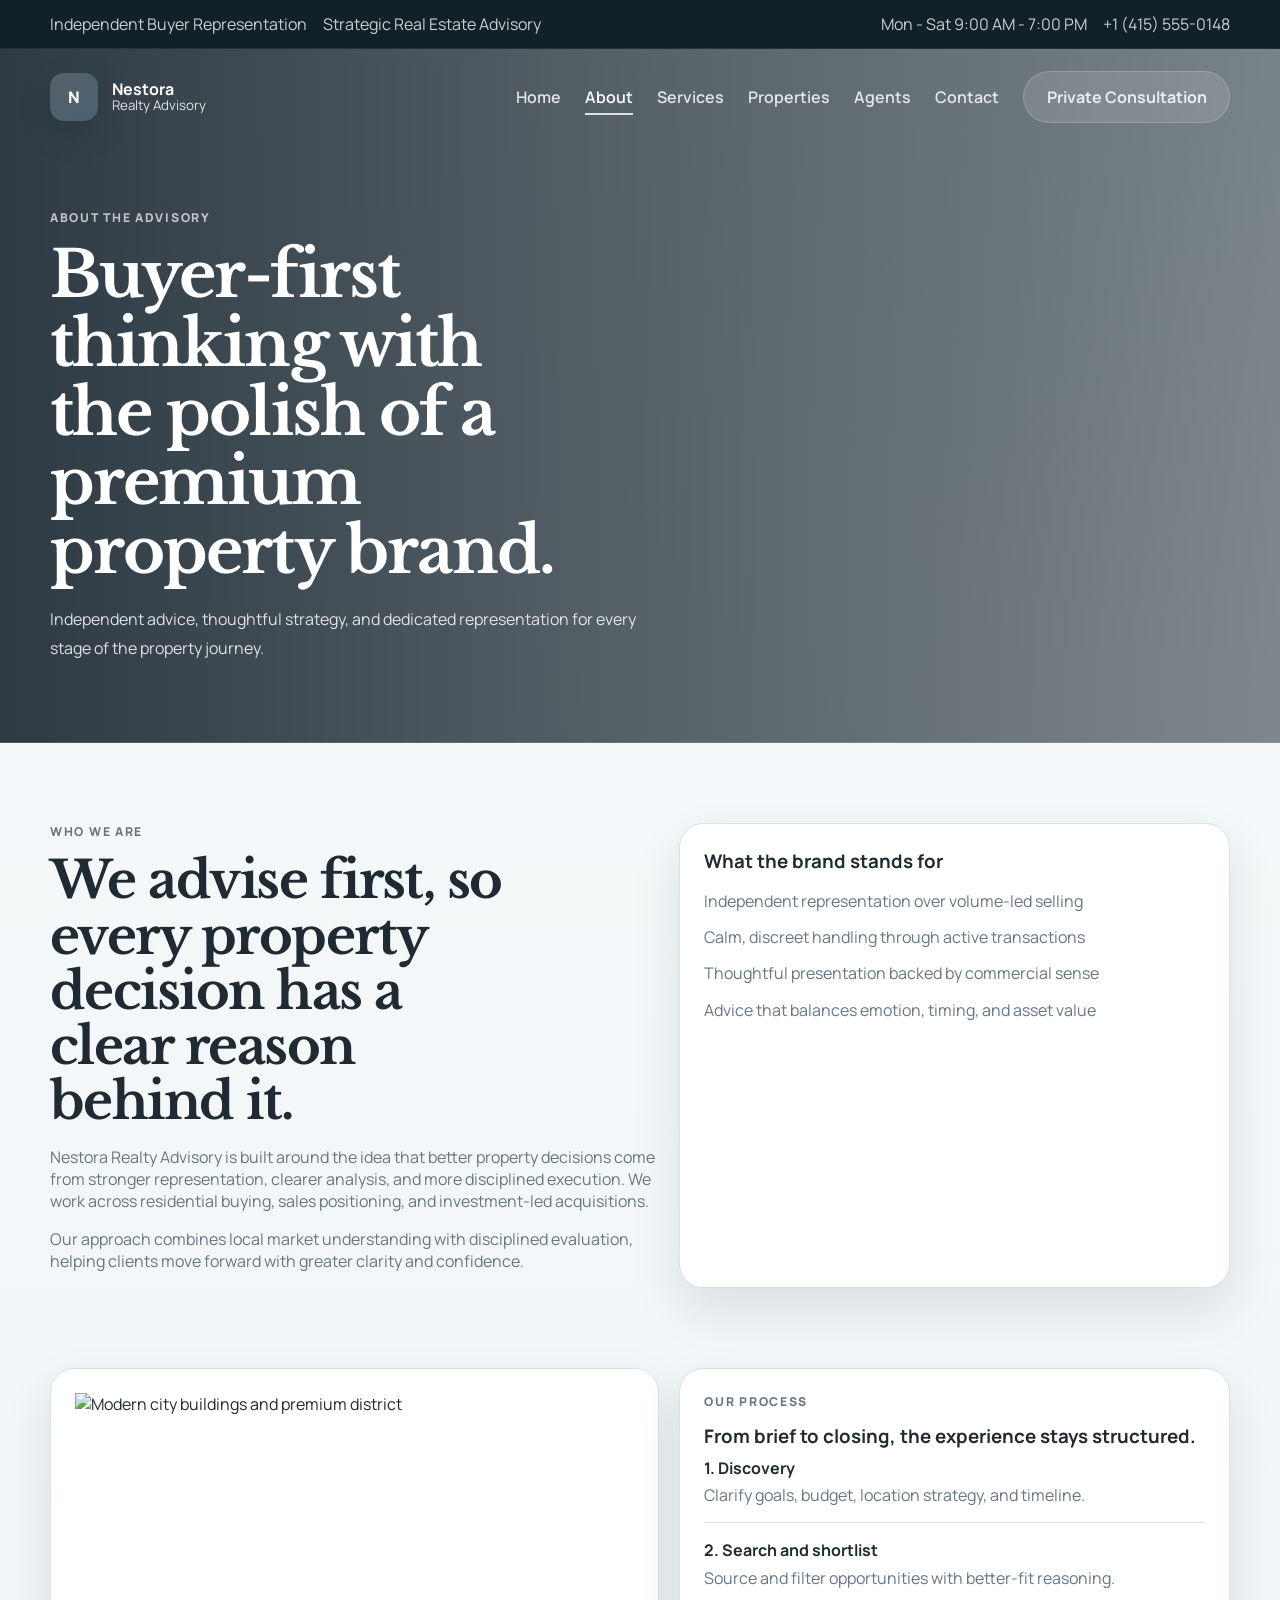
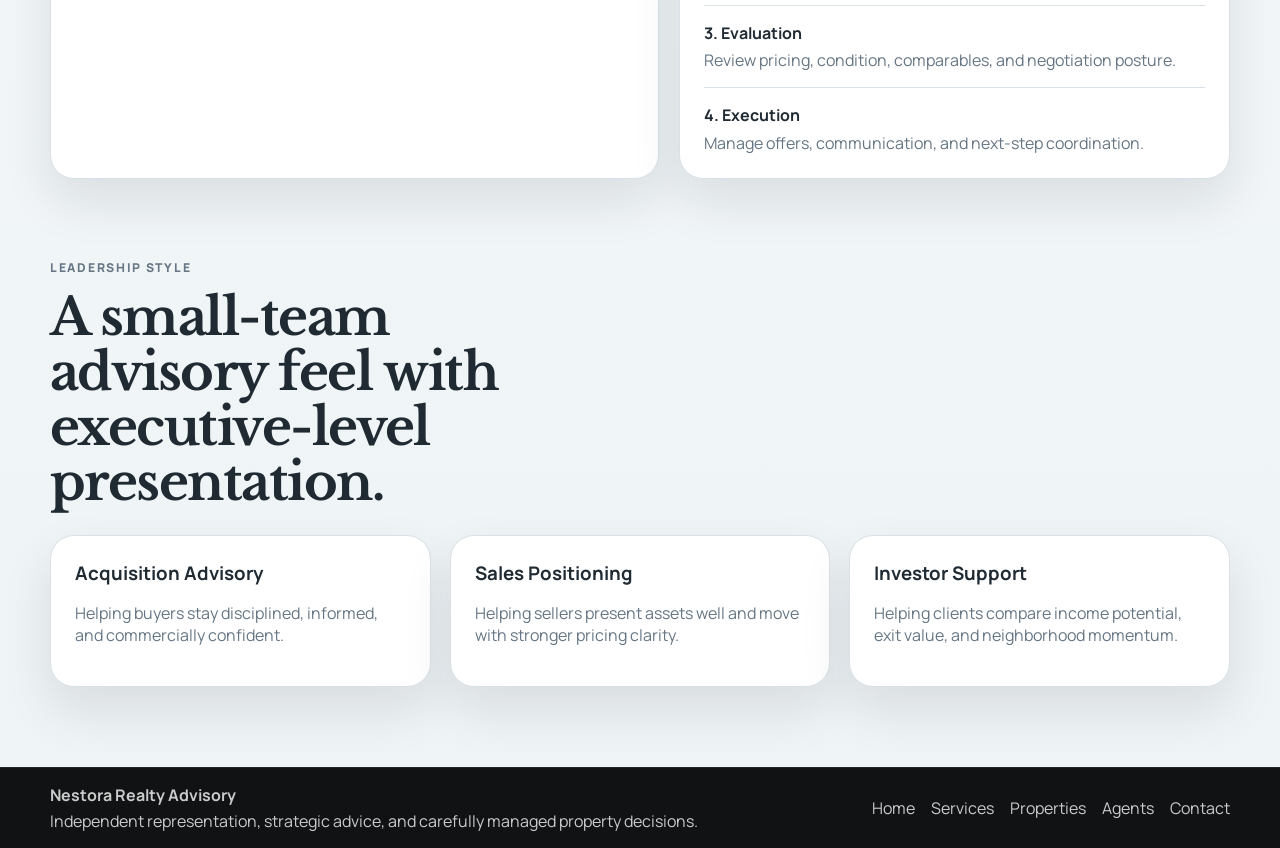
==== commit aa2870b1: "Complete Nestora website and responsive updates" ====
--- a/about.html
+++ b/about.html
@@ -1,22 +1,125 @@
 <!DOCTYPE html>
 <html lang="en">
+
 <head>
-  <meta charset="UTF-8"><meta name="viewport" content="width=device-width, initial-scale=1.0">
-  <title>About | Nestora Realty Advisory</title>
-  <meta name="description" content="Learn about Nestora Realty Advisory, our approach, and why clients choose independent representation.">
-  <link rel="preconnect" href="https://fonts.googleapis.com"><link rel="preconnect" href="https://fonts.gstatic.com" crossorigin>
-  <link href="https://fonts.googleapis.com/css2?family=Libre+Baskerville:wght@400;700&family=Manrope:wght@400;500;600;700;800&display=swap" rel="stylesheet"><link rel="stylesheet" href="styles.css">
+  <meta charset="UTF-8">
+  <meta name="viewport" content="width=device-width, initial-scale=1.0">
+  <title>About Nestora | Independent Realty Advisory</title>
+
+  <meta name="description" content="Learn about Nestora Realty Advisory
+   and our independent approach to buyer representation, property evaluation, negotiation
+     and strategic real estate decisions.">
+  <link rel="icon" type="image/jpeg" href="favicon.jpg">
+  <link rel="preconnect" href="https://fonts.googleapis.com">
+  <link rel="preconnect" href="https://fonts.gstatic.com" crossorigin>
+  <link
+    href="https://fonts.googleapis.com/css2?family=Libre+Baskerville:wght@400;700&family=Manrope:wght@400;500;600;700;800&display=swap"
+    rel="stylesheet">
+  <link rel="stylesheet" href="styles.css">
 </head>
+
 <body>
   <div class="site-wrap">
-    <header class="utility-bar"><div class="container utility-inner"><div class="utility-left"><span>Independent Buyer Representation</span><span>Strategic Real Estate Advisory</span></div><div class="utility-right"><span>Mon - Sat 9:00 AM - 7:00 PM</span><span>(555) 240-1188</span></div></div></header>
-    <header class="inner-hero inner-hero-about"><nav class="nav container"><a class="brand" href="index.html"><span class="brand-badge">N</span><span class="brand-copy"><strong>Nestora</strong><small>Realty Advisory</small></span></a><button class="nav-toggle" type="button" aria-expanded="false" aria-label="Toggle navigation"><span></span><span></span><span></span></button><div class="nav-links"><a href="index.html">Home</a><a href="about.html" aria-current="page">About</a><a href="services.html">Services</a><a href="properties.html">Properties</a><a href="agents.html">Agents</a><a href="contact.html">Contact</a><a class="button button-light" href="contact.html">Private Consultation</a></div></nav><div class="container inner-hero-content"><p class="section-tag section-tag-light">About The Advisory</p><h1>Buyer-first thinking with the polish of a premium property brand.</h1><p class="lead lead-light">This page gives the website more depth and makes the business feel established, not improvised.</p></div></header>
+    <header class="utility-bar">
+      <div class="container utility-inner">
+        <div class="utility-left"><span>Independent Buyer Representation</span><span>Strategic Real Estate
+            Advisory</span></div>
+        <div class="utility-right"><span>Mon - Sat 9:00 AM - 7:00 PM</span><span>+1 (415) 555-0148</span></div>
+      </div>
+    </header>
+    <header class="inner-hero inner-hero-about">
+      <nav class="nav container"><a class="brand" href="index.html"><span class="brand-badge">N</span><span
+            class="brand-copy"><strong>Nestora</strong><small>Realty Advisory</small></span></a><button
+          class="nav-toggle" type="button" aria-expanded="false"
+          aria-label="Toggle navigation"><span></span><span></span><span></span></button>
+        <div class="nav-links"><a href="index.html">Home</a><a href="about.html" aria-current="page">About</a><a
+            href="services.html">Services</a><a href="properties.html">Properties</a><a href="agents.html">Agents</a><a
+            href="contact.html">Contact</a><a class="button button-light" href="contact.html">Private Consultation</a>
+        </div>
+      </nav>
+      <div class="container inner-hero-content">
+        <p class="section-tag section-tag-light">About The Advisory</p>
+        <h1>Buyer-first thinking with the polish of a premium property brand.</h1>
+        <p class="lead lead-light">Independent advice, thoughtful strategy, and dedicated representation for every stage
+          of the property journey.</p>
+      </div>
+    </header>
     <main>
-      <section class="section container two-column-page"><div><p class="section-tag">Who we are</p><h2>We position ourselves as an advisory, not just a listing office.</h2><p class="page-copy">Nestora Realty Advisory is built around the idea that better property decisions come from stronger representation, clearer analysis, and more disciplined execution. We work across residential buying, sales positioning, and investment-led acquisitions.</p><p class="page-copy">For a freelance portfolio, this makes the brand feel more believable and gives you language a real client could adapt later.</p></div><div class="panel-card"><h3>What the brand stands for</h3><ul class="stack-list"><li>Independent representation over volume-led selling</li><li>Calm, discreet handling through active transactions</li><li>Thoughtful presentation backed by commercial sense</li><li>Advice that balances emotion, timing, and asset value</li></ul></div></section>
-      <section class="section container section-split-alt"><div class="panel-card image-panel"><img src="https://images.unsplash.com/photo-1486406146926-c627a92ad1ab?auto=format&fit=crop&w=1200&q=80" alt="Modern city buildings and premium district"></div><div class="panel-card soft-panel"><p class="section-tag">Our process</p><h3>From brief to closing, the experience stays structured.</h3><div class="timeline-list"><div><strong>1. Discovery</strong><span>Clarify goals, budget, location strategy, and timeline.</span></div><div><strong>2. Search and shortlist</strong><span>Source and filter opportunities with better-fit reasoning.</span></div><div><strong>3. Evaluation</strong><span>Review pricing, condition, comparables, and negotiation posture.</span></div><div><strong>4. Execution</strong><span>Manage offers, communication, and next-step coordination.</span></div></div></div></section>
-      <section class="section container team-grid"><div class="section-head compact-head"><div><p class="section-tag">Leadership Style</p><h2>A small-team advisory feel with executive-level presentation.</h2></div></div><div class="team-cards"><article class="team-card"><h3>Acquisition Advisory</h3><p>Helping buyers stay disciplined, informed, and commercially confident.</p></article><article class="team-card"><h3>Sales Positioning</h3><p>Helping sellers present assets well and move with stronger pricing clarity.</p></article><article class="team-card"><h3>Investor Support</h3><p>Helping clients compare income potential, exit value, and neighborhood momentum.</p></article></div></section>
+      <section class="section container two-column-page">
+        <div>
+          <p class="section-tag">Who we are</p>
+          <h2>We advise first, so every property decision has a clear reason behind it.</h2>
+          <p class="page-copy">Nestora Realty Advisory is built around the idea that better property decisions come from
+            stronger representation, clearer analysis, and more disciplined execution. We work across residential
+            buying, sales positioning, and investment-led acquisitions.</p>
+          <p class="page-copy">Our approach combines local market understanding with disciplined evaluation,
+            helping clients move forward with greater clarity and confidence.</p>
+        </div>
+        <div class="panel-card">
+          <h3>What the brand stands for</h3>
+          <ul class="stack-list">
+            <li>Independent representation over volume-led selling</li>
+            <li>Calm, discreet handling through active transactions</li>
+            <li>Thoughtful presentation backed by commercial sense</li>
+            <li>Advice that balances emotion, timing, and asset value</li>
+          </ul>
+        </div>
+      </section>
+      <section class="section container section-split-alt">
+        <div class="panel-card image-panel"><img
+            src="https://images.unsplash.com/photo-1486406146926-c627a92ad1ab?auto=format&fit=crop&w=1200&q=80"
+            alt="Modern city buildings and premium district"></div>
+        <div class="panel-card soft-panel">
+          <p class="section-tag">Our process</p>
+          <h3>From brief to closing, the experience stays structured.</h3>
+          <div class="timeline-list">
+            <div><strong>1. Discovery</strong><span>Clarify goals, budget, location strategy, and timeline.</span></div>
+            <div><strong>2. Search and shortlist</strong><span>Source and filter opportunities with better-fit
+                reasoning.</span></div>
+            <div><strong>3. Evaluation</strong><span>Review pricing, condition, comparables, and negotiation
+                posture.</span></div>
+            <div><strong>4. Execution</strong><span>Manage offers, communication, and next-step coordination.</span>
+            </div>
+          </div>
+        </div>
+      </section>
+      <section class="section container team-grid">
+        <div class="section-head compact-head">
+          <div>
+            <p class="section-tag">Leadership Style</p>
+            <h2>A small-team advisory feel with executive-level presentation.</h2>
+          </div>
+        </div>
+        <div class="team-cards">
+          <article class="team-card">
+            <h3>Acquisition Advisory</h3>
+            <p>Helping buyers stay disciplined, informed, and commercially confident.</p>
+          </article>
+          <article class="team-card">
+            <h3>Sales Positioning</h3>
+            <p>Helping sellers present assets well and move with stronger pricing clarity.</p>
+          </article>
+          <article class="team-card">
+            <h3>Investor Support</h3>
+            <p>Helping clients compare income potential, exit value, and neighborhood momentum.</p>
+          </article>
+        </div>
+      </section>
     </main>
-    <footer class="site-footer"><div class="container footer-inner"><div><strong>Nestora Realty Advisory</strong><p>Independent representation, strategic advice, and carefully managed property decisions.</p></div><div class="footer-meta"><a href="index.html">Home</a><a href="services.html">Services</a><a href="properties.html">Properties</a><a href="agents.html">Agents</a><a href="contact.html">Contact</a></div></div></footer>
-  </div><script src="https://cdn.jsdelivr.net/npm/@supabase/supabase-js@2"></script><script src="supabase-config.js"></script><script src="script.js"></script>
+    <footer class="site-footer">
+      <div class="container footer-inner">
+        <div><strong>Nestora Realty Advisory</strong>
+          <p>Independent representation, strategic advice, and carefully managed property decisions.</p>
+        </div>
+        <div class="footer-meta"><a href="index.html">Home</a><a href="services.html">Services</a><a
+            href="properties.html">Properties</a><a href="agents.html">Agents</a><a href="contact.html">Contact</a>
+        </div>
+      </div>
+    </footer>
+  </div>
+  <script src="https://cdn.jsdelivr.net/npm/@supabase/supabase-js@2"></script>
+  <script src="supabase-config.js"></script>
+  <script src="script.js"></script>
 </body>
-</html>
+
+</html>
--- a/styles.css
+++ b/styles.css
@@ -938,7 +938,7 @@
   gap: 1.3rem;
 }
 
-.property-detail-gallery > img {
+.property-detail-gallery>img {
   height: 440px;
   border-radius: var(--radius-lg);
   box-shadow: var(--shadow);
@@ -1010,7 +1010,7 @@
   font-family: "Libre Baskerville", serif;
 }
 
-.admin-login > p:not(.section-tag) {
+.admin-login>p:not(.section-tag) {
   color: var(--muted);
   line-height: 1.7;
 }
@@ -1179,6 +1179,7 @@
 }
 
 @media (prefers-reduced-motion: reduce) {
+
   *,
   *::before,
   *::after {
@@ -1202,6 +1203,7 @@
 }
 
 @media (max-width: 1080px) {
+
   .hero-main,
   .intro-grid,
   .insight-layout,
@@ -1232,6 +1234,7 @@
 }
 
 @media (max-width: 780px) {
+
   .utility-inner,
   .utility-left,
   .utility-right,
@@ -1317,3 +1320,213 @@
     min-width: 0;
   }
 }
+
+/* Admin inquiry details */
+.inquiry-details {
+  margin: 12px 0 16px;
+}
+
+.inquiry-details p {
+  margin: 5px 0;
+  line-height: 1.5;
+}
+
+.inquiry-details small {
+  display: block;
+  margin-top: 6px;
+}
+
+.inquiry-details strong {
+  font-weight: 700;
+  color: #183447;
+}
+
+.inquiry-admin-item .admin-item-actions {
+  margin-top: 14px;
+}
+
+/* ==============================
+   ADMIN DASHBOARD STATS
+============================== */
+
+.admin-stats {
+  display: grid;
+  grid-template-columns: repeat(4, 1fr);
+  gap: 18px;
+  margin: 28px 0 32px;
+}
+
+.admin-stat-card {
+  background: #ffffff;
+  border: 1px solid #dbe5ea;
+  border-radius: 18px;
+  padding: 22px 24px;
+  box-shadow: 0 12px 30px rgba(22, 52, 71, 0.06);
+}
+
+.admin-stat-card span {
+  display: block;
+  font-size: 14px;
+  font-weight: 600;
+  color: #687f8d;
+  margin-bottom: 10px;
+}
+
+.admin-stat-card strong {
+  display: block;
+  font-family: "Libre Baskerville", serif;
+  font-size: 32px;
+  line-height: 1;
+  color: #17384b;
+}
+
+/* Tablet */
+@media (max-width: 900px) {
+  .admin-stats {
+    grid-template-columns: repeat(2, 1fr);
+  }
+}
+
+/* Mobile */
+@media (max-width: 520px) {
+  .admin-stats {
+    grid-template-columns: 1fr;
+  }
+}
+
+/* =====================================================
+   FINAL MOBILE NAVIGATION
+   ===================================================== */
+
+@media screen and (max-width: 780px) {
+
+  /* Navigation container */
+  .nav {
+    position: relative !important;
+    z-index: 1000 !important;
+  }
+
+  /* Hamburger */
+  .nav-toggle {
+    display: flex !important;
+    flex-direction: column !important;
+    justify-content: center !important;
+    align-items: center !important;
+    gap: 5px !important;
+
+    width: 44px !important;
+    height: 44px !important;
+
+    padding: 0 !important;
+    margin: 0 !important;
+
+    border: 1px solid rgba(255, 255, 255, 0.18) !important;
+    border-radius: 12px !important;
+    background: rgba(255, 255, 255, 0.08) !important;
+
+    cursor: pointer !important;
+    position: relative !important;
+    z-index: 100001 !important;
+  }
+
+  .nav-toggle span {
+    display: block !important;
+    width: 21px !important;
+    height: 2px !important;
+    margin: 0 !important;
+
+    background: #ffffff !important;
+    border-radius: 10px !important;
+  }
+
+
+  /* ---------------------------------
+     MENU CLOSED
+     --------------------------------- */
+
+  .nav .nav-links {
+    display: none !important;
+    visibility: hidden !important;
+    opacity: 0 !important;
+    pointer-events: none !important;
+  }
+
+
+  /* ---------------------------------
+     MENU OPEN
+     --------------------------------- */
+
+  .nav .nav-links.is-open {
+    display: flex !important;
+    visibility: visible !important;
+    opacity: 1 !important;
+    pointer-events: auto !important;
+
+    position: absolute !important;
+
+    /* Opens directly underneath navbar */
+    top: calc(100% + 10px) !important;
+    left: 0 !important;
+    right: 0 !important;
+
+    width: 100% !important;
+
+    margin: 0 !important;
+    padding: 12px !important;
+
+    flex-direction: column !important;
+    align-items: stretch !important;
+    justify-content: flex-start !important;
+    gap: 3px !important;
+
+    background: rgba(12, 37, 51, 0.98) !important;
+
+    border: 1px solid rgba(255, 255, 255, 0.15) !important;
+    border-radius: 16px !important;
+
+    box-shadow:
+      0 20px 45px rgba(0, 0, 0, 0.35) !important;
+
+    z-index: 100000 !important;
+  }
+
+
+  /* Normal menu links */
+  .nav .nav-links.is-open>a:not(.button) {
+    display: block !important;
+
+    width: 100% !important;
+
+    margin: 0 !important;
+    padding: 11px 14px !important;
+
+    color: #ffffff !important;
+    text-align: left !important;
+    text-decoration: none !important;
+
+    border-radius: 9px !important;
+
+    line-height: 1.3 !important;
+  }
+
+
+  /* Hover */
+  .nav .nav-links.is-open>a:not(.button):hover {
+    background: rgba(255, 255, 255, 0.08) !important;
+  }
+
+
+  /* Private Consultation */
+  .nav .nav-links.is-open .button {
+    display: block !important;
+
+    width: 100% !important;
+
+    margin: 8px 0 0 !important;
+    padding: 12px 14px !important;
+
+    text-align: center !important;
+
+    border-radius: 999px !important;
+  }
+}
